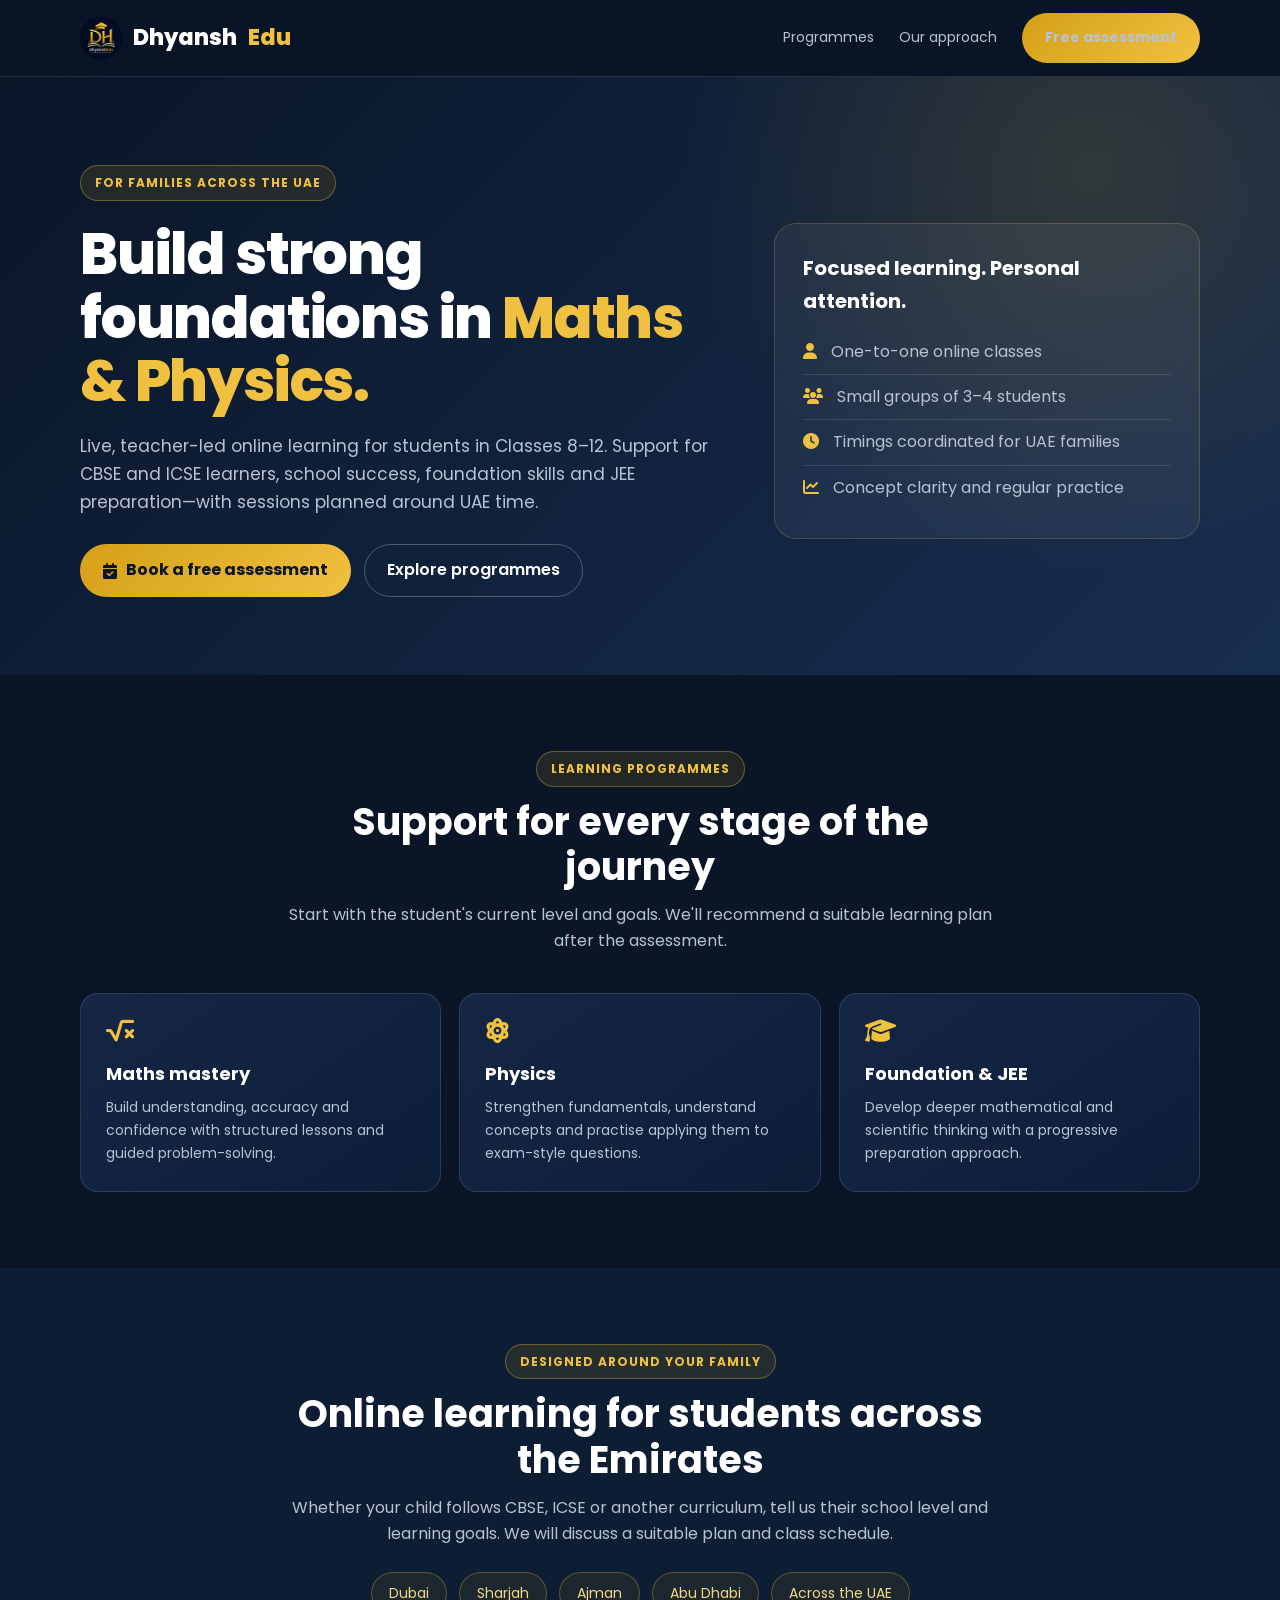
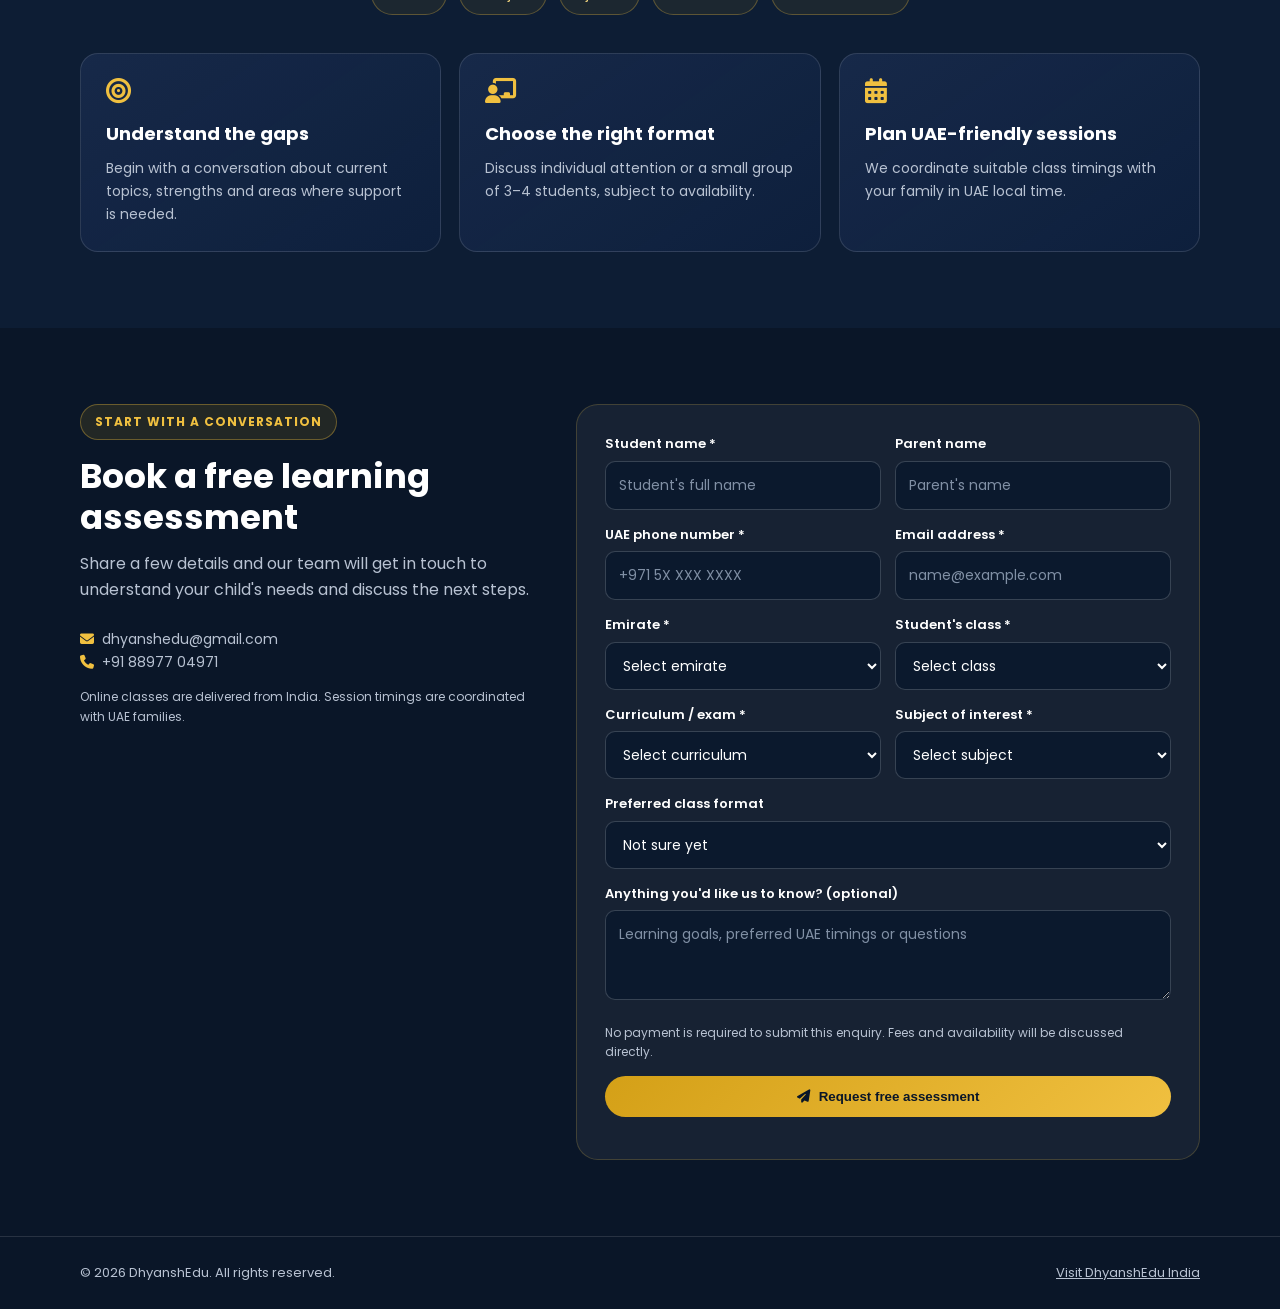
==== uae/index.html @ d453301f "Add dedicated UAE landing page with enquiry form" ====
<!DOCTYPE html>
<html lang="en">
<head>
  <meta charset="UTF-8">
  <meta name="viewport" content="width=device-width, initial-scale=1">
  <title>Online Maths & Physics Tutoring for UAE Students | DhyanshEdu</title>
  <meta name="description" content="Live online Maths and Physics tutoring for students in Dubai, Sharjah, Ajman and Abu Dhabi. CBSE, ICSE, foundation and JEE preparation. Book a free assessment with DhyanshEdu.">
  <meta name="robots" content="index,follow">
  <link rel="canonical" href="https://dhyanshedu.com/uae/">
  <link rel="icon" type="image/png" href="/logo.png">
  <link rel="preconnect" href="https://fonts.googleapis.com">
  <link rel="preconnect" href="https://fonts.gstatic.com" crossorigin>
  <link href="https://fonts.googleapis.com/css2?family=Poppins:wght@400;500;600;700;800&display=swap" rel="stylesheet">
  <link rel="stylesheet" href="https://cdnjs.cloudflare.com/ajax/libs/font-awesome/6.5.1/css/all.min.css">
  <style>
    :root{--navy:#0a1628;--blue:#14294a;--gold:#d4a017;--gold2:#f0c040;--white:#fff;--muted:#b8c2d2;--line:rgba(255,255,255,.12)}
    *{box-sizing:border-box;margin:0;padding:0}
    html{scroll-behavior:smooth}
    body{font-family:Poppins,Arial,sans-serif;background:var(--navy);color:var(--white);line-height:1.65}
    a{color:inherit}
    .wrap{width:min(1120px,calc(100% - 40px));margin:auto}
    header{position:sticky;top:0;z-index:10;background:rgba(10,22,40,.96);backdrop-filter:blur(12px);border-bottom:1px solid var(--line)}
    .nav{height:76px;display:flex;align-items:center;justify-content:space-between;gap:20px}
    .brand{display:flex;align-items:center;gap:11px;text-decoration:none;font-size:22px;font-weight:800}
    .brand img{width:42px;height:42px;object-fit:contain;border-radius:50%}
    .brand span,.gold{color:var(--gold2)}
    .navlinks{display:flex;align-items:center;gap:25px}
    .navlinks a{text-decoration:none;color:var(--muted);font-size:14px}
    .navlinks a:hover{color:var(--gold2)}
    .btn{display:inline-flex;align-items:center;justify-content:center;gap:9px;padding:13px 23px;border-radius:999px;background:linear-gradient(135deg,var(--gold),var(--gold2));color:var(--navy);font-weight:700;text-decoration:none;border:0;cursor:pointer}
    .hero{padding:88px 0 78px;background:radial-gradient(circle at 85% 15%,rgba(212,160,23,.16),transparent 34%),linear-gradient(135deg,#0a1628,#172d50)}
    .hero-grid{display:grid;grid-template-columns:1.2fr .8fr;gap:55px;align-items:center}
    .eyebrow{display:inline-block;border:1px solid rgba(240,192,64,.35);background:rgba(212,160,23,.12);color:var(--gold2);padding:7px 14px;border-radius:30px;font-size:12px;font-weight:700;letter-spacing:1px;text-transform:uppercase}
    h1{font-size:clamp(36px,5vw,57px);line-height:1.12;margin:22px 0 18px;font-weight:800;letter-spacing:-1.2px}
    .hero p{color:var(--muted);font-size:17px;max-width:650px}
    .actions{display:flex;gap:13px;flex-wrap:wrap;margin-top:28px}
    .outline{display:inline-flex;align-items:center;justify-content:center;padding:12px 22px;border:1px solid rgba(255,255,255,.25);border-radius:999px;text-decoration:none;font-weight:600}
    .hero-panel,.panel{background:rgba(255,255,255,.055);border:1px solid rgba(240,192,64,.2);border-radius:22px;padding:28px}
    .hero-panel h3{font-size:20px;margin-bottom:12px}
    .hero-panel li{list-style:none;color:var(--muted);padding:9px 0;border-bottom:1px solid var(--line)}
    .hero-panel li:last-child{border:0}
    .hero-panel i{color:var(--gold2);margin-right:10px}
    section{padding:76px 0}
    .section-head{text-align:center;max-width:720px;margin:0 auto 38px}
    .section-head h2{font-size:clamp(28px,4vw,38px);line-height:1.2;margin:12px 0}
    .section-head p{color:var(--muted)}
    .cards{display:grid;grid-template-columns:repeat(3,1fr);gap:18px}
    .card{background:linear-gradient(145deg,rgba(26,45,80,.75),rgba(15,33,64,.7));border:1px solid var(--line);border-radius:18px;padding:25px}
    .card i{font-size:25px;color:var(--gold2);margin-bottom:15px}
    .card h3{font-size:18px;margin-bottom:8px}
    .card p{font-size:14px;color:var(--muted)}
    .audience{background:#0d1d34}
    .cities{display:flex;flex-wrap:wrap;justify-content:center;gap:12px;margin-top:25px}
    .cities span{border:1px solid rgba(240,192,64,.3);background:rgba(212,160,23,.08);padding:9px 17px;border-radius:30px;color:#f5d77f;font-size:14px}
    .contact-grid{display:grid;grid-template-columns:.85fr 1.15fr;gap:35px;align-items:start}
    .contact-copy p{color:var(--muted);margin:13px 0}
    .contact-copy .detail{margin-top:24px;color:var(--muted);font-size:14px}
    form{display:grid;gap:14px}
    .form-row{display:grid;grid-template-columns:1fr 1fr;gap:14px}
    label{display:block;font-size:13px;font-weight:600;margin-bottom:6px}
    input,select,textarea{width:100%;background:#0b192d;border:1px solid rgba(255,255,255,.18);border-radius:10px;padding:12px 13px;color:white;font:inherit;font-size:14px}
    input::placeholder,textarea::placeholder{color:#8190a5}
    select option{background:#0b192d}
    textarea{min-height:90px;resize:vertical}
    .hint{color:var(--muted);font-size:12px}
    button:disabled{opacity:.65;cursor:wait}
    #formMessage{font-size:14px}
    footer{border-top:1px solid var(--line);padding:25px 0;color:var(--muted);font-size:13px}
    footer .wrap{display:flex;justify-content:space-between;gap:15px;flex-wrap:wrap}
    @media(max-width:800px){.hero-grid,.contact-grid{grid-template-columns:1fr}.hero{padding:65px 0}.cards{grid-template-columns:1fr 1fr}.navlinks a:not(.btn){display:none}}
    @media(max-width:560px){.cards,.form-row{grid-template-columns:1fr}.wrap{width:min(100% - 30px,1120px)}.hero-panel,.panel{padding:21px}.nav{height:68px}.brand{font-size:19px}}
  </style>
</head>
<body>
<header>
  <div class="wrap nav">
    <a class="brand" href="/"><img src="/logo.png" alt="DhyanshEdu logo">Dhyansh<span>Edu</span></a>
    <nav class="navlinks" aria-label="Main navigation">
      <a href="#programmes">Programmes</a><a href="#approach">Our approach</a><a class="btn" href="#assessment">Free assessment</a>
    </nav>
  </div>
</header>
<main>
  <section class="hero">
    <div class="wrap hero-grid">
      <div>
        <span class="eyebrow">For families across the UAE</span>
        <h1>Build strong foundations in <span class="gold">Maths & Physics.</span></h1>
        <p>Live, teacher-led online learning for students in Classes 8–12. Support for CBSE and ICSE learners, school success, foundation skills and JEE preparation—with sessions planned around UAE time.</p>
        <div class="actions"><a class="btn" href="#assessment"><i class="fa-solid fa-calendar-check"></i> Book a free assessment</a><a class="outline" href="#programmes">Explore programmes</a></div>
      </div>
      <aside class="hero-panel">
        <h3>Focused learning. Personal attention.</h3>
        <ul>
          <li><i class="fa-solid fa-user"></i> One-to-one online classes</li>
          <li><i class="fa-solid fa-users"></i> Small groups of 3–4 students</li>
          <li><i class="fa-solid fa-clock"></i> Timings coordinated for UAE families</li>
          <li><i class="fa-solid fa-chart-line"></i> Concept clarity and regular practice</li>
        </ul>
      </aside>
    </div>
  </section>
  <section id="programmes">
    <div class="wrap">
      <div class="section-head"><span class="eyebrow">Learning programmes</span><h2>Support for every stage of the journey</h2><p>Start with the student's current level and goals. We'll recommend a suitable learning plan after the assessment.</p></div>
      <div class="cards">
        <article class="card"><i class="fa-solid fa-square-root-variable"></i><h3>Maths mastery</h3><p>Build understanding, accuracy and confidence with structured lessons and guided problem-solving.</p></article>
        <article class="card"><i class="fa-solid fa-atom"></i><h3>Physics</h3><p>Strengthen fundamentals, understand concepts and practise applying them to exam-style questions.</p></article>
        <article class="card"><i class="fa-solid fa-graduation-cap"></i><h3>Foundation & JEE</h3><p>Develop deeper mathematical and scientific thinking with a progressive preparation approach.</p></article>
      </div>
    </div>
  </section>
  <section class="audience" id="approach">
    <div class="wrap">
      <div class="section-head"><span class="eyebrow">Designed around your family</span><h2>Online learning for students across the Emirates</h2><p>Whether your child follows CBSE, ICSE or another curriculum, tell us their school level and learning goals. We will discuss a suitable plan and class schedule.</p>
        <div class="cities"><span>Dubai</span><span>Sharjah</span><span>Ajman</span><span>Abu Dhabi</span><span>Across the UAE</span></div>
      </div>
      <div class="cards">
        <article class="card"><i class="fa-solid fa-bullseye"></i><h3>Understand the gaps</h3><p>Begin with a conversation about current topics, strengths and areas where support is needed.</p></article>
        <article class="card"><i class="fa-solid fa-chalkboard-user"></i><h3>Choose the right format</h3><p>Discuss individual attention or a small group of 3–4 students, subject to availability.</p></article>
        <article class="card"><i class="fa-solid fa-calendar-days"></i><h3>Plan UAE-friendly sessions</h3><p>We coordinate suitable class timings with your family in UAE local time.</p></article>
      </div>
    </div>
  </section>
  <section id="assessment">
    <div class="wrap contact-grid">
      <div class="contact-copy">
        <span class="eyebrow">Start with a conversation</span>
        <h2 style="font-size:34px;line-height:1.2;margin-top:16px">Book a free learning assessment</h2>
        <p>Share a few details and our team will get in touch to understand your child's needs and discuss the next steps.</p>
        <p class="detail"><i class="fa-solid fa-envelope gold"></i> &nbsp;dhyanshedu@gmail.com<br><i class="fa-solid fa-phone gold"></i> &nbsp;+91 88977 04971</p>
        <p class="hint">Online classes are delivered from India. Session timings are coordinated with UAE families.</p>
      </div>
      <div class="panel">
        <form id="uaeEnquiryForm">
          <div class="form-row">
            <div><label for="studentName">Student name *</label><input id="studentName" required maxlength="100" placeholder="Student's full name"></div>
            <div><label for="parentName">Parent name</label><input id="parentName" maxlength="100" placeholder="Parent's name"></div>
          </div>
          <div class="form-row">
            <div><label for="phone">UAE phone number *</label><input id="phone" type="tel" required maxlength="30" placeholder="+971 5X XXX XXXX"></div>
            <div><label for="email">Email address *</label><input id="email" type="email" required maxlength="160" placeholder="name@example.com"></div>
          </div>
          <div class="form-row">
            <div><label for="emirate">Emirate *</label><select id="emirate" required><option value="">Select emirate</option><option>Dubai</option><option>Sharjah</option><option>Ajman</option><option>Abu Dhabi</option><option>Ras Al Khaimah</option><option>Fujairah</option><option>Umm Al Quwain</option><option>Other UAE location</option></select></div>
            <div><label for="studentClass">Student's class *</label><select id="studentClass" required><option value="">Select class</option><option value="8">Class 8</option><option value="9">Class 9</option><option value="10">Class 10</option><option value="11">Class 11</option><option value="12">Class 12</option></select></div>
          </div>
          <div class="form-row">
            <div><label for="board">Curriculum / exam *</label><select id="board" required><option value="">Select curriculum</option><option>CBSE</option><option>ICSE</option><option>JEE</option><option>Other</option></select></div>
            <div><label for="subject">Subject of interest *</label><select id="subject" required><option value="">Select subject</option><option>Mathematics</option><option>Physics</option><option>Maths and Physics</option><option>Foundation / JEE preparation</option></select></div>
          </div>
          <div><label for="format">Preferred class format</label><select id="format"><option value="">Not sure yet</option><option value="one_to_one">One-to-one</option><option value="group">Small group (3–4 students)</option></select></div>
          <div><label for="message">Anything you'd like us to know? (optional)</label><textarea id="message" maxlength="500" placeholder="Learning goals, preferred UAE timings or questions"></textarea></div>
          <p class="hint">No payment is required to submit this enquiry. Fees and availability will be discussed directly.</p>
          <button class="btn" type="submit" id="submitButton"><i class="fa-solid fa-paper-plane"></i> Request free assessment</button>
          <p id="formMessage" role="status" aria-live="polite"></p>
        </form>
      </div>
    </div>
  </section>
</main>
<footer><div class="wrap"><span>© 2026 DhyanshEdu. All rights reserved.</span><a href="/">Visit DhyanshEdu India</a></div></footer>
<script>
  const form = document.getElementById('uaeEnquiryForm');
  form.addEventListener('submit', async (event) => {
    event.preventDefault();
    const button = document.getElementById('submitButton');
    const status = document.getElementById('formMessage');
    const original = button.innerHTML;
    button.disabled = true;
    button.textContent = 'Submitting…';
    status.textContent = '';
    const subject = document.getElementById('subject').value;
    const emirate = document.getElementById('emirate').value;
    const format = document.getElementById('format').value;
    const extra = document.getElementById('message').value.trim();
    const details = ['UAE landing page', 'Emirate: ' + emirate, 'Subject: ' + subject, extra ? 'Parent note: ' + extra : ''].filter(Boolean).join(' | ');
    const payload = {
      student_name: document.getElementById('studentName').value.trim(),
      parent_name: document.getElementById('parentName').value.trim(),
      phone: document.getElementById('phone').value.trim(),
      email: document.getElementById('email').value.trim(),
      student_class: document.getElementById('studentClass').value,
      board: document.getElementById('board').value,
      course_interest: details,
      fee_plan_id: '',
      learning_format: format,
      requested_class_count: 1
    };
    try {
      const response = await fetch('https://dhyanshedu-api-proxy.dhyanshedu.workers.dev/api/public/enquiries', {
        method: 'POST', headers: {'Content-Type':'application/json'}, body: JSON.stringify(payload)
      });
      const result = await response.json().catch(() => ({}));
      if (!response.ok) throw new Error(result.error || 'We could not submit your enquiry. Please try again.');
      status.textContent = result.message || 'Thank you. Your enquiry has been received. Our team will contact you soon.';
      status.style.color = '#9be2b0';
      form.reset();
    } catch (error) {
      status.textContent = error.message + ' You can also email dhyanshedu@gmail.com.';
      status.style.color = '#ffb0a8';
    } finally {
      button.disabled = false;
      button.innerHTML = original;
    }
  });
</script>
</body>
</html>
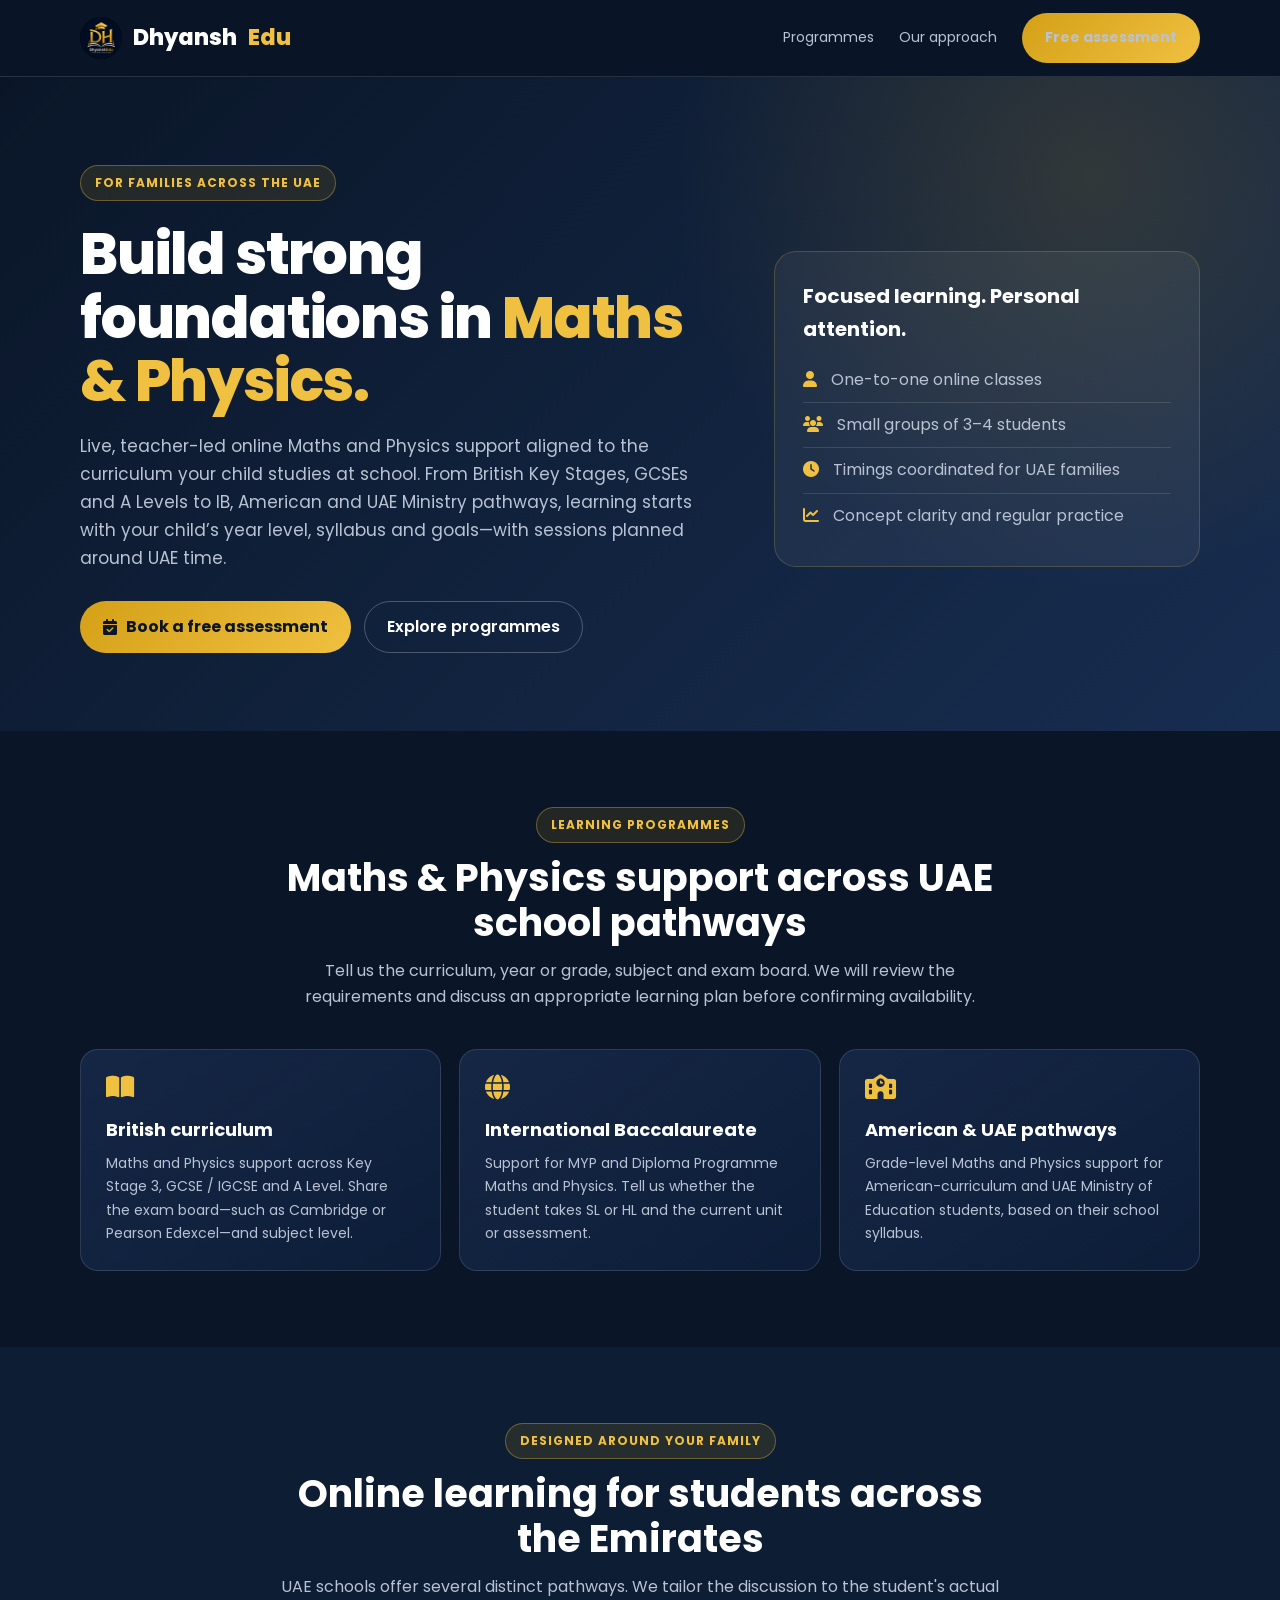
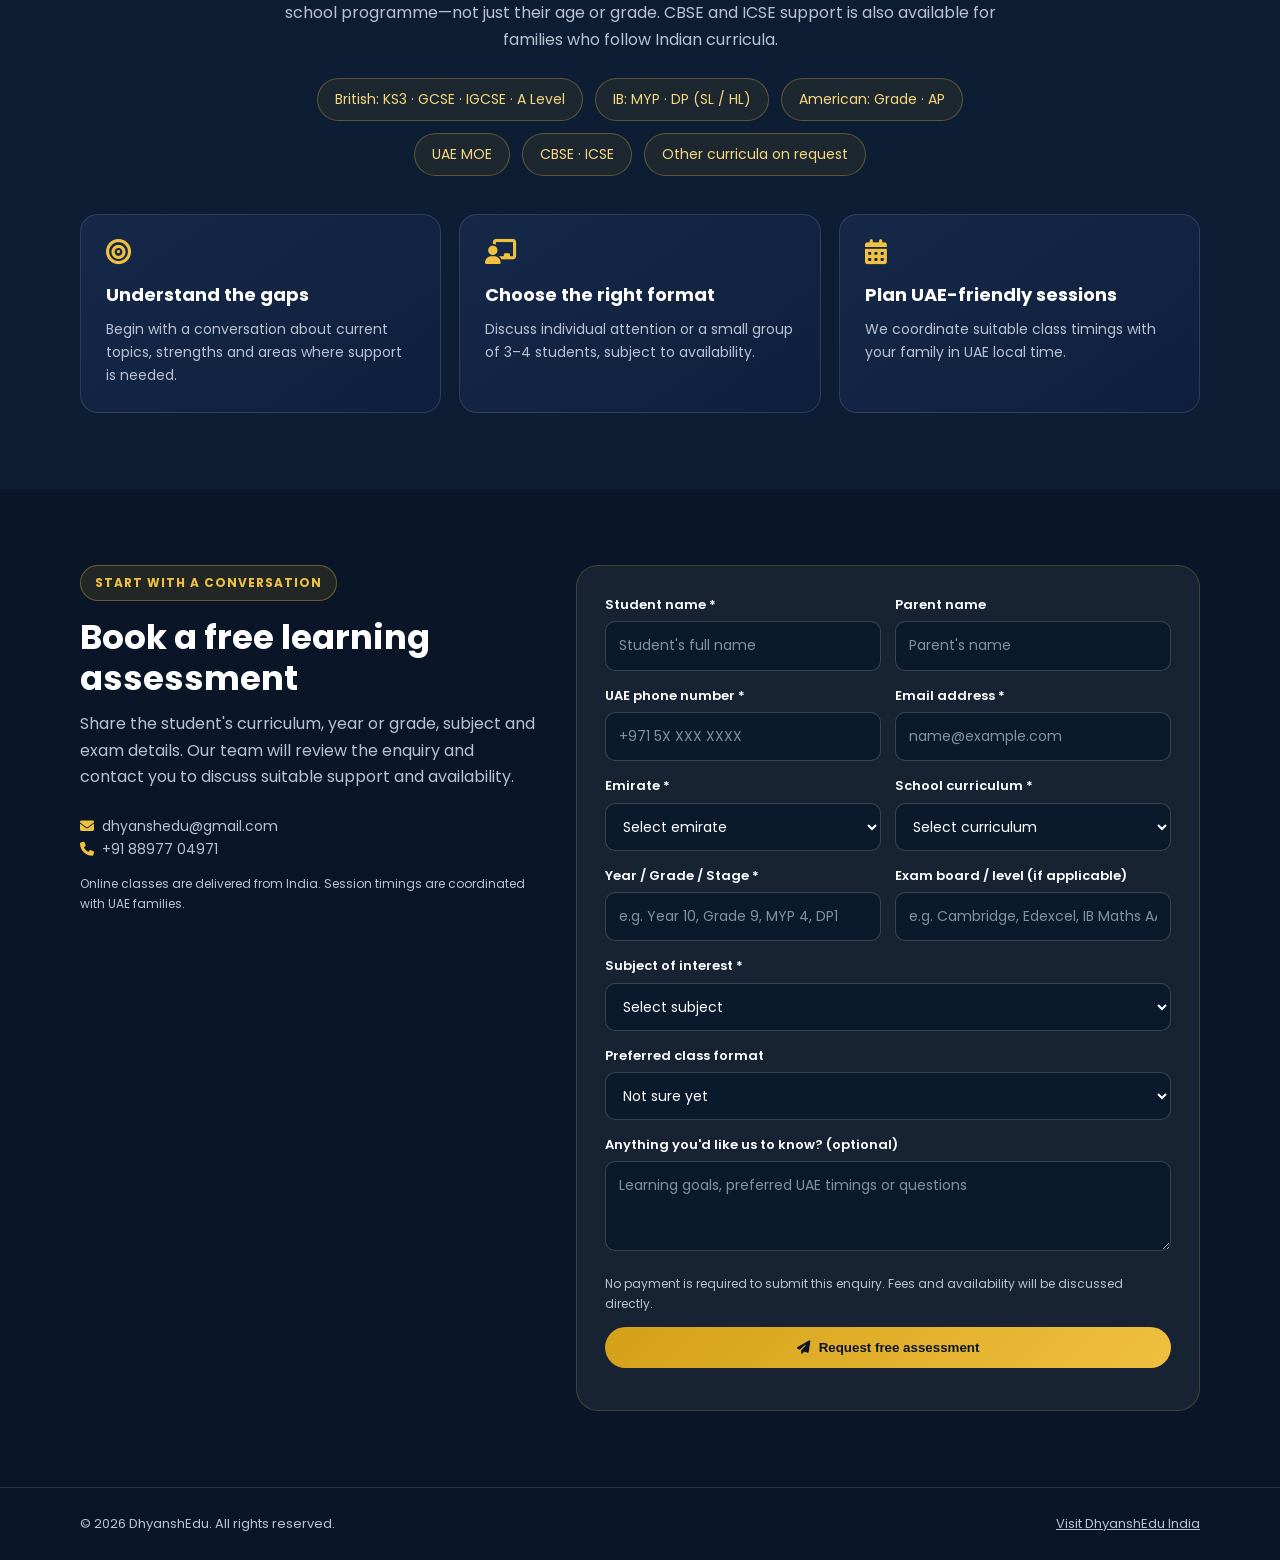
==== commit 7d922370: "Align UAE landing page with local and international school curricula" ====
--- a/uae/index.html
+++ b/uae/index.html
@@ -86,7 +86,7 @@
       <div>
         <span class="eyebrow">For families across the UAE</span>
         <h1>Build strong foundations in <span class="gold">Maths & Physics.</span></h1>
-        <p>Live, teacher-led online learning for students in Classes 8–12. Support for CBSE and ICSE learners, school success, foundation skills and JEE preparation—with sessions planned around UAE time.</p>
+        <p>Live, teacher-led online Maths and Physics support aligned to the curriculum your child studies at school. From British Key Stages, GCSEs and A Levels to IB, American and UAE Ministry pathways, learning starts with your child’s year level, syllabus and goals—with sessions planned around UAE time.</p>
         <div class="actions"><a class="btn" href="#assessment"><i class="fa-solid fa-calendar-check"></i> Book a free assessment</a><a class="outline" href="#programmes">Explore programmes</a></div>
       </div>
       <aside class="hero-panel">
@@ -102,18 +102,18 @@
   </section>
   <section id="programmes">
     <div class="wrap">
-      <div class="section-head"><span class="eyebrow">Learning programmes</span><h2>Support for every stage of the journey</h2><p>Start with the student's current level and goals. We'll recommend a suitable learning plan after the assessment.</p></div>
+      <div class="section-head"><span class="eyebrow">Learning programmes</span><h2>Maths & Physics support across UAE school pathways</h2><p>Tell us the curriculum, year or grade, subject and exam board. We will review the requirements and discuss an appropriate learning plan before confirming availability.</p></div>
       <div class="cards">
-        <article class="card"><i class="fa-solid fa-square-root-variable"></i><h3>Maths mastery</h3><p>Build understanding, accuracy and confidence with structured lessons and guided problem-solving.</p></article>
-        <article class="card"><i class="fa-solid fa-atom"></i><h3>Physics</h3><p>Strengthen fundamentals, understand concepts and practise applying them to exam-style questions.</p></article>
-        <article class="card"><i class="fa-solid fa-graduation-cap"></i><h3>Foundation & JEE</h3><p>Develop deeper mathematical and scientific thinking with a progressive preparation approach.</p></article>
+        <article class="card"><i class="fa-solid fa-book-open"></i><h3>British curriculum</h3><p>Maths and Physics support across Key Stage 3, GCSE / IGCSE and A Level. Share the exam board—such as Cambridge or Pearson Edexcel—and subject level.</p></article>
+        <article class="card"><i class="fa-solid fa-globe"></i><h3>International Baccalaureate</h3><p>Support for MYP and Diploma Programme Maths and Physics. Tell us whether the student takes SL or HL and the current unit or assessment.</p></article>
+        <article class="card"><i class="fa-solid fa-school"></i><h3>American & UAE pathways</h3><p>Grade-level Maths and Physics support for American-curriculum and UAE Ministry of Education students, based on their school syllabus.</p></article>
       </div>
     </div>
   </section>
   <section class="audience" id="approach">
     <div class="wrap">
-      <div class="section-head"><span class="eyebrow">Designed around your family</span><h2>Online learning for students across the Emirates</h2><p>Whether your child follows CBSE, ICSE or another curriculum, tell us their school level and learning goals. We will discuss a suitable plan and class schedule.</p>
-        <div class="cities"><span>Dubai</span><span>Sharjah</span><span>Ajman</span><span>Abu Dhabi</span><span>Across the UAE</span></div>
+      <div class="section-head"><span class="eyebrow">Designed around your family</span><h2>Online learning for students across the Emirates</h2><p>UAE schools offer several distinct pathways. We tailor the discussion to the student's actual school programme—not just their age or grade. CBSE and ICSE support is also available for families who follow Indian curricula.</p>
+        <div class="cities"><span>British: KS3 · GCSE · IGCSE · A Level</span><span>IB: MYP · DP (SL / HL)</span><span>American: Grade · AP</span><span>UAE MOE</span><span>CBSE · ICSE</span><span>Other curricula on request</span></div>
       </div>
       <div class="cards">
         <article class="card"><i class="fa-solid fa-bullseye"></i><h3>Understand the gaps</h3><p>Begin with a conversation about current topics, strengths and areas where support is needed.</p></article>
@@ -127,7 +127,7 @@
       <div class="contact-copy">
         <span class="eyebrow">Start with a conversation</span>
         <h2 style="font-size:34px;line-height:1.2;margin-top:16px">Book a free learning assessment</h2>
-        <p>Share a few details and our team will get in touch to understand your child's needs and discuss the next steps.</p>
+        <p>Share the student's curriculum, year or grade, subject and exam details. Our team will review the enquiry and contact you to discuss suitable support and availability.</p>
         <p class="detail"><i class="fa-solid fa-envelope gold"></i> &nbsp;dhyanshedu@gmail.com<br><i class="fa-solid fa-phone gold"></i> &nbsp;+91 88977 04971</p>
         <p class="hint">Online classes are delivered from India. Session timings are coordinated with UAE families.</p>
       </div>
@@ -142,13 +142,14 @@
             <div><label for="email">Email address *</label><input id="email" type="email" required maxlength="160" placeholder="name@example.com"></div>
           </div>
           <div class="form-row">
-            <div><label for="emirate">Emirate *</label><select id="emirate" required><option value="">Select emirate</option><option>Dubai</option><option>Sharjah</option><option>Ajman</option><option>Abu Dhabi</option><option>Ras Al Khaimah</option><option>Fujairah</option><option>Umm Al Quwain</option><option>Other UAE location</option></select></div>
-            <div><label for="studentClass">Student's class *</label><select id="studentClass" required><option value="">Select class</option><option value="8">Class 8</option><option value="9">Class 9</option><option value="10">Class 10</option><option value="11">Class 11</option><option value="12">Class 12</option></select></div>
-          </div>
-          <div class="form-row">
-            <div><label for="board">Curriculum / exam *</label><select id="board" required><option value="">Select curriculum</option><option>CBSE</option><option>ICSE</option><option>JEE</option><option>Other</option></select></div>
-            <div><label for="subject">Subject of interest *</label><select id="subject" required><option value="">Select subject</option><option>Mathematics</option><option>Physics</option><option>Maths and Physics</option><option>Foundation / JEE preparation</option></select></div>
-          </div>
+            <div><label for="emirate">Emirate *</label><select id="emirate" required><option value="">Select emirate</option><option>Dubai</option><option>Sharjah</option><option>Ajman</option><option>Abu Dhabi</option><option>Ras Al Khaimah</option><option>Fujairah</option><option>Umm Al Quwain</option></select></div>
+            <div><label for="board">School curriculum *</label><select id="board" required><option value="">Select curriculum</option><option>British (National Curriculum for England)</option><option>Cambridge International</option><option>Pearson Edexcel</option><option>International Baccalaureate (IB)</option><option>American</option><option>UAE Ministry of Education (MOE)</option><option>CBSE</option><option>ICSE</option><option>Other</option></select></div>
+          </div>
+          <div class="form-row">
+            <div><label for="studentClass">Year / Grade / Stage *</label><input id="studentClass" required maxlength="50" placeholder="e.g. Year 10, Grade 9, MYP 4, DP1"></div>
+            <div><label for="examBoard">Exam board / level (if applicable)</label><input id="examBoard" maxlength="80" placeholder="e.g. Cambridge, Edexcel, IB Maths AA HL"></div>
+          </div>
+          <div><label for="subject">Subject of interest *</label><select id="subject" required><option value="">Select subject</option><option>Mathematics</option><option>Physics</option><option>Mathematics and Physics</option></select></div>
           <div><label for="format">Preferred class format</label><select id="format"><option value="">Not sure yet</option><option value="one_to_one">One-to-one</option><option value="group">Small group (3–4 students)</option></select></div>
           <div><label for="message">Anything you'd like us to know? (optional)</label><textarea id="message" maxlength="500" placeholder="Learning goals, preferred UAE timings or questions"></textarea></div>
           <p class="hint">No payment is required to submit this enquiry. Fees and availability will be discussed directly.</p>
@@ -174,13 +175,13 @@
     const emirate = document.getElementById('emirate').value;
     const format = document.getElementById('format').value;
     const extra = document.getElementById('message').value.trim();
-    const details = ['UAE landing page', 'Emirate: ' + emirate, 'Subject: ' + subject, extra ? 'Parent note: ' + extra : ''].filter(Boolean).join(' | ');
+    const details = ['UAE landing page', 'Emirate: ' + emirate, 'Curriculum: ' + document.getElementById('board').value, 'Year / Grade / Stage: ' + document.getElementById('studentClass').value.trim(), 'Exam board / level: ' + document.getElementById('examBoard').value.trim(), 'Subject: ' + subject, extra ? 'Parent note: ' + extra : ''].filter(Boolean).join(' | ');
     const payload = {
       student_name: document.getElementById('studentName').value.trim(),
       parent_name: document.getElementById('parentName').value.trim(),
       phone: document.getElementById('phone').value.trim(),
       email: document.getElementById('email').value.trim(),
-      student_class: document.getElementById('studentClass').value,
+      student_class: document.getElementById('studentClass').value.trim(),
       board: document.getElementById('board').value,
       course_interest: details,
       fee_plan_id: '',
